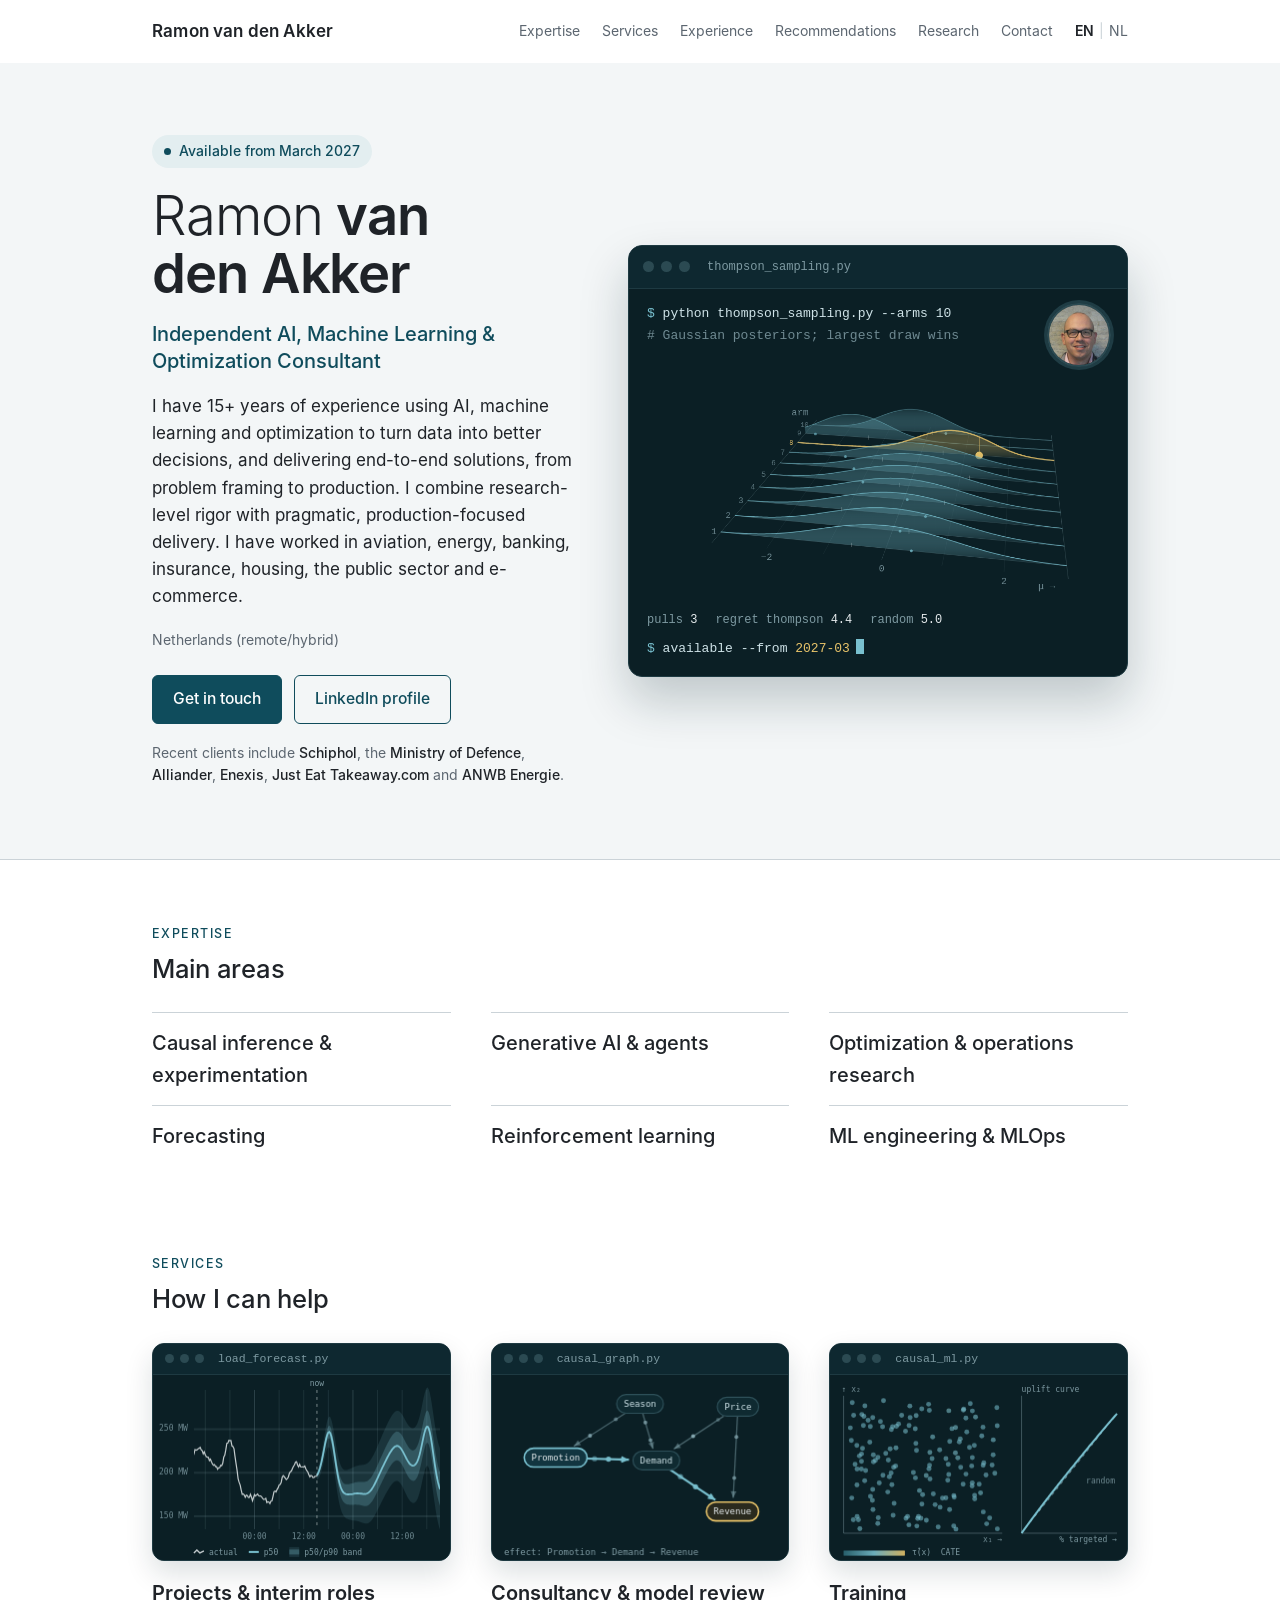
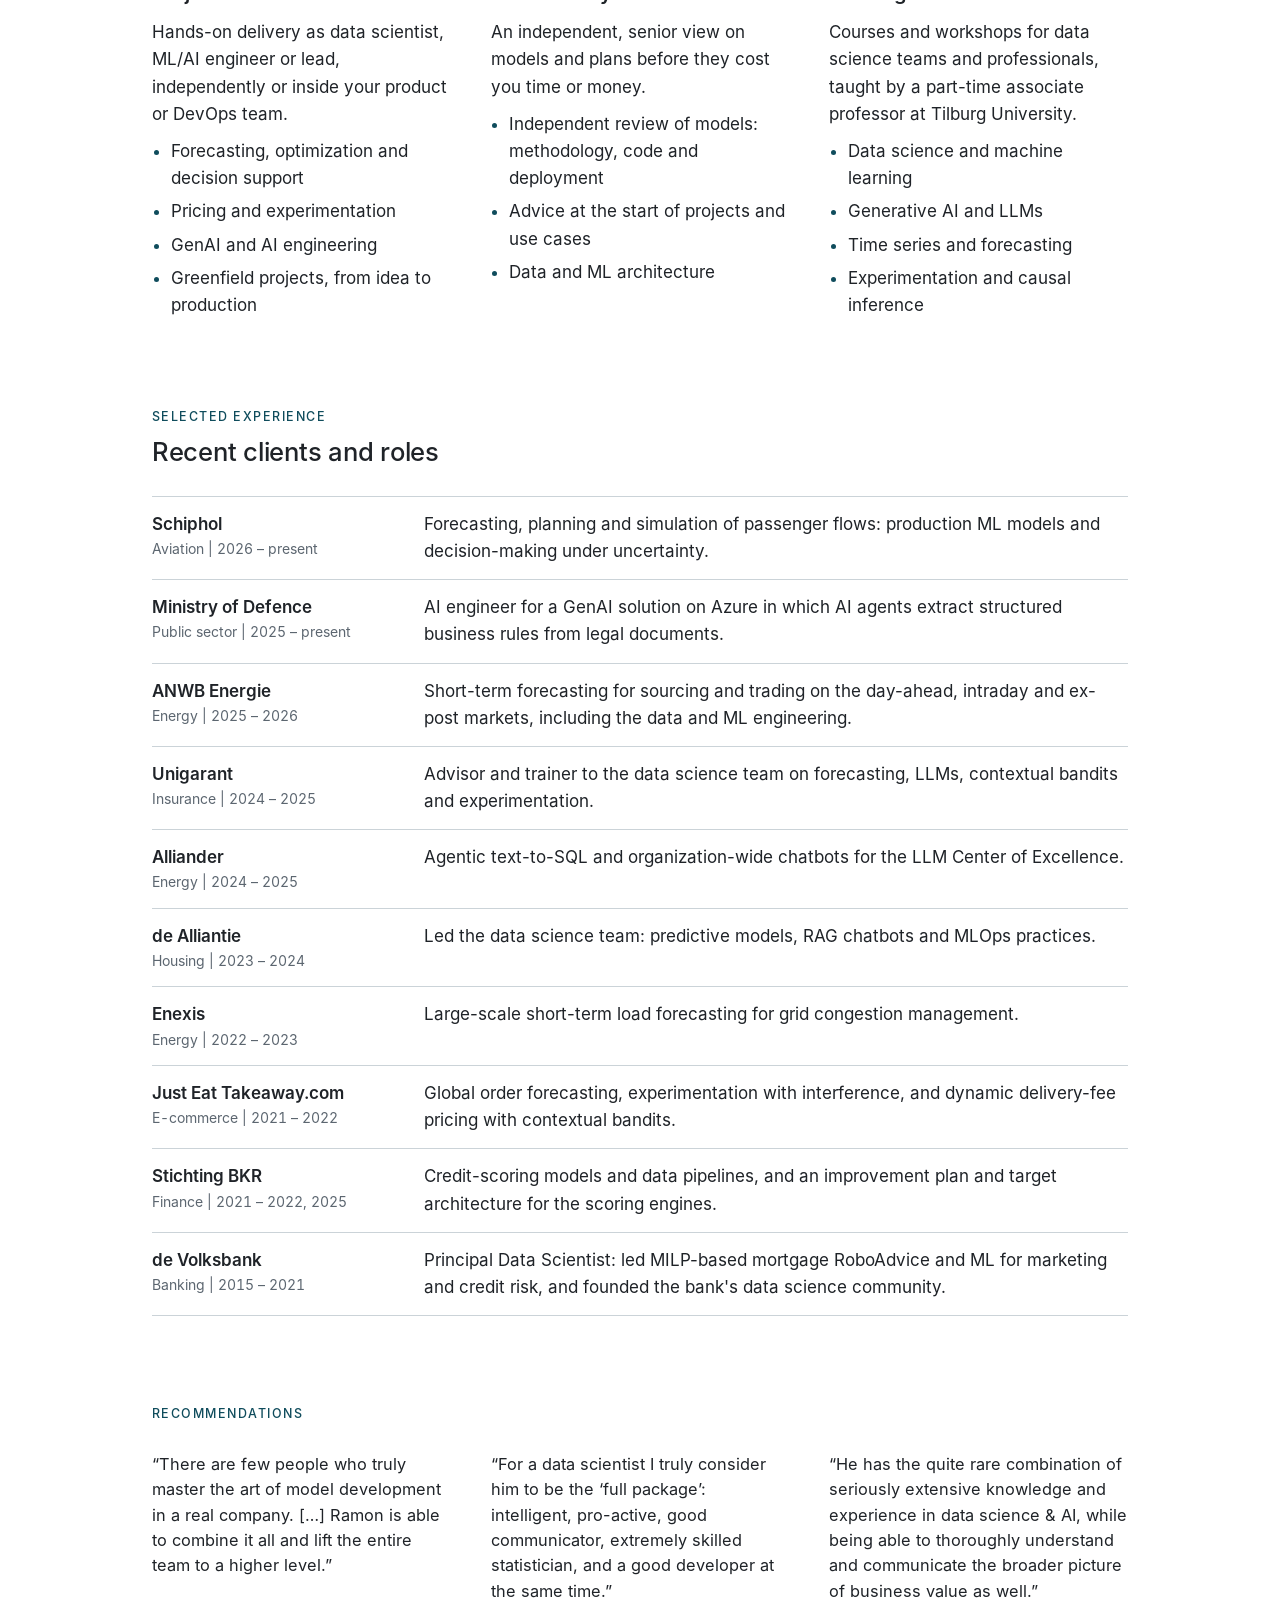
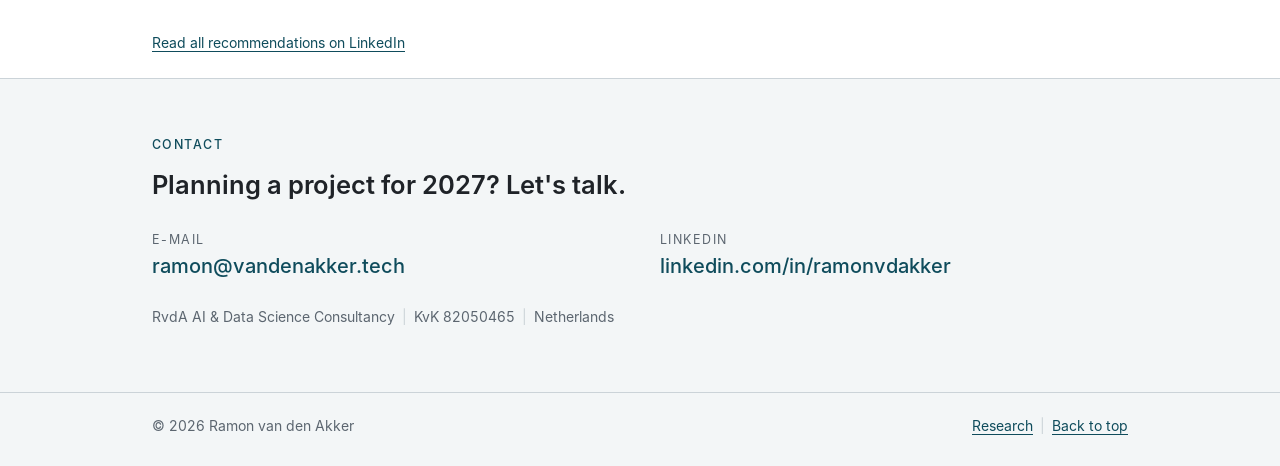
==== index.html @ ed84de66 "vandenakker.tech: static site (EN/NL, research page, animated visuals) Hero: Gaussian Thompson sampl" ====
<!doctype html>
<html lang="en">
<head>
<meta charset="utf-8">
<meta name="viewport" content="width=device-width, initial-scale=1, viewport-fit=cover">
<title>Ramon van den Akker | AI, ML &amp; Optimization Consultant</title>
<meta name="description" content="Independent AI, machine learning and optimization consultant in the Netherlands. 15+ years of turning data into better decisions with end-to-end solutions. Available from March 2027.">
<link rel="canonical" href="https://vandenakker.tech/">
<link rel="alternate" hreflang="en" href="https://vandenakker.tech/">
<link rel="alternate" hreflang="nl" href="https://vandenakker.tech/nl/">
<link rel="alternate" hreflang="x-default" href="https://vandenakker.tech/">
<meta property="og:locale" content="en_US">
<meta property="og:locale:alternate" content="nl_NL">
<meta property="og:type" content="profile">
<meta property="og:title" content="Ramon van den Akker | Independent AI, Machine Learning &amp; Optimization Consultant">
<meta property="og:description" content="Independent AI, machine learning and optimization consultant with 15+ years of experience delivering end-to-end solutions. Available from March 2027.">
<meta property="og:url" content="https://vandenakker.tech/">
<meta property="og:image" content="https://vandenakker.tech/assets/og-image.png">
<meta property="og:image:width" content="1200">
<meta property="og:image:height" content="630">
<meta name="twitter:card" content="summary_large_image">
<meta name="theme-color" content="#0F4C5C">
<link rel="icon" href="favicon.svg" type="image/svg+xml">
<link rel="apple-touch-icon" href="assets/apple-touch-icon.png">
<link rel="preload" href="assets/fonts/Inter-Regular.woff2" as="font" type="font/woff2" crossorigin>
<link rel="stylesheet" href="assets/style.css">
<link rel="stylesheet" href="assets/services.css">
<script type="application/ld+json">
{
  "@context": "https://schema.org",
  "@graph": [
    {
      "@type": "Person",
      "@id": "https://vandenakker.tech/#person",
      "name": "Ramon van den Akker",
      "jobTitle": "Independent AI, Machine Learning & Optimization Consultant",
      "url": "https://vandenakker.tech/",
      "image": "https://vandenakker.tech/assets/photo.jpg",
      "email": "ramon@vandenakker.tech",
      "worksFor": {"@id": "https://vandenakker.tech/#business"},
      "sameAs": ["https://www.linkedin.com/in/ramonvdakker"],
      "affiliation": {"@type": "CollegeOrUniversity", "name": "Tilburg University"},
      "alumniOf": {"@type": "CollegeOrUniversity", "name": "Tilburg University"},
      "knowsAbout": ["Machine learning", "Operations research", "Mathematical optimization", "Forecasting", "Causal inference", "Generative AI", "MLOps", "Reinforcement learning"]
    },
    {
      "@type": "ProfessionalService",
      "@id": "https://vandenakker.tech/#business",
      "name": "RvdA AI & Data Science Consultancy",
      "url": "https://vandenakker.tech/",
      "email": "ramon@vandenakker.tech",
      "founder": {"@id": "https://vandenakker.tech/#person"},
      "areaServed": "NL",
      "identifier": {"@type": "PropertyValue", "propertyID": "KvK", "value": "82050465"}
    }
  ]
}
</script>
</head>
<body>

<header class="topbar">
  <div class="wrap">
    <a class="mark" href="#top">Ramon van den Akker</a>
    <nav class="nav" aria-label="Sections">
      <a href="#expertise">Expertise</a>
      <a href="#services">Services</a>
      <a href="#experience">Experience</a>
      <a href="#recommendations">Recommendations</a>
      <a class="nav-keep" href="research/index.html">Research</a>
      <a class="nav-contact" href="#contact">Contact</a>
      <span class="lang"><strong aria-current="true">EN</strong><span class="sep" aria-hidden="true">|</span><a href="nl/index.html" hreflang="nl" lang="nl">NL</a></span>
    </nav>
  </div>
</header>

<main id="top">

<section class="hero" aria-labelledby="hero-title">
  <div class="wrap">
    <div class="hero-text">
      <p class="badge">Available from March 2027</p>
      <h1 id="hero-title">Ramon <strong>van den Akker</strong></h1>
      <p class="tagline">Independent AI, Machine Learning &amp; Optimization Consultant</p>
      <p class="lede">I have 15+ years of experience using AI, machine learning and optimization to turn data into
        better decisions, and delivering end-to-end solutions, from problem framing to production. I combine
        research-level rigor with pragmatic, production-focused delivery. I have worked in aviation, energy, banking, insurance, housing, the public sector and e-commerce.</p>
      <p class="facts">Netherlands (remote/hybrid)</p>
      <div class="actions">
        <a class="btn btn-primary" href="mailto:ramon@vandenakker.tech?subject=Project%202027">Get in touch</a>
        <a class="btn btn-secondary" href="https://www.linkedin.com/in/ramonvdakker">LinkedIn profile</a>
      </div>
      <p class="clients">Recent clients include <strong>Schiphol</strong>, the <strong>Ministry of Defence</strong>, <strong>Alliander</strong>, <strong>Enexis</strong>, <strong>Just Eat Takeaway.com</strong> and <strong>ANWB Energie</strong>.</p>
    </div>
    <div class="hero-vis" aria-hidden="true">
      <div class="term">
        <div class="term-bar"><i></i><i></i><i></i><span>thompson_sampling.py</span></div>
        <div class="term-body">
          <div class="hero-photo"><img src="assets/photo.jpg" width="480" height="480" alt=""></div>
          <p><span class="tp">$</span> python thompson_sampling.py --arms 10</p>
          <p class="tc"># Gaussian posteriors; largest draw wins</p>
          <canvas class="bandit" width="880" height="470"></canvas>
          <p class="term-stats"><span>pulls <b data-k="pulls">0</b></span><span>regret thompson <b data-k="match">–</b></span><span>random <b data-k="regret">–</b></span></p>
          <p><span class="tp">$</span> available --from <span class="ts">2027-03</span><span class="cur"></span></p>
        </div>
      </div>
    </div>
  </div>
</section>

<section class="section" id="expertise" aria-labelledby="expertise-title">
  <div class="wrap">
    <div class="section-head">
      <p class="eyebrow">Expertise</p>
      <h2 id="expertise-title">Main areas</h2>
    </div>
    <ul class="topics">
      <li>Causal inference &amp; experimentation</li>
      <li>Generative AI &amp; agents</li>
      <li>Optimization &amp; operations research</li>
      <li>Forecasting</li>
      <li>Reinforcement learning</li>
      <li>ML engineering &amp; MLOps</li>
    </ul>
  </div>
</section>

<section class="section" id="services" aria-labelledby="services-title">
  <div class="wrap">
    <div class="section-head">
      <p class="eyebrow">Services</p>
      <h2 id="services-title">How I can help</h2>
    </div>
    <div class="services">
      <div class="service">
        <figure class="viz" data-viz="forecast"><div class="viz-bar" aria-hidden="true"><i></i><i></i><i></i><span>load_forecast.py</span></div><canvas aria-hidden="true"></canvas><figcaption class="viz-caption">Probabilistic 15-minute grid load forecast: actual load, p50 forecast and 50%/90% bands that widen with lead time.</figcaption></figure>
        <h3>Projects &amp; interim roles</h3>
        <p>Hands-on delivery as data scientist, ML/AI engineer or lead, independently or inside your product or DevOps team.</p>
        <ul>
          <li>Forecasting, optimization and decision support</li>
          <li>Pricing and experimentation</li>
          <li>GenAI and AI engineering</li>
          <li>Greenfield projects, from idea to production</li>
        </ul>
      </div>
      <div class="service">
        <figure class="viz" data-viz="dag"><div class="viz-bar" aria-hidden="true"><i></i><i></i><i></i><span>causal_graph.py</span></div><canvas aria-hidden="true"></canvas><figcaption class="viz-caption">Causal graph: the effect of a promotion on revenue, with a backdoor path through season that is closed by adjusting for season.</figcaption></figure>
        <h3>Consultancy &amp; model review</h3>
        <p>An independent, senior view on models and plans before they cost you time or money.</p>
        <ul>
          <li>Independent review of models: methodology, code and deployment</li>
          <li>Advice at the start of projects and use cases</li>
          <li>Data and ML architecture</li>
        </ul>
      </div>
      <div class="service">
        <figure class="viz" data-viz="uplift"><div class="viz-bar" aria-hidden="true"><i></i><i></i><i></i><span>causal_ml.py</span></div><canvas aria-hidden="true"></canvas><figcaption class="viz-caption">Causal machine learning: estimated individual treatment effects across two features, and the resulting uplift curve above random targeting.</figcaption></figure>
        <h3>Training</h3>
        <p>Courses and workshops for data science teams and professionals, taught by a part-time associate professor at Tilburg University.</p>
        <ul>
          <li>Data science and machine learning</li>
          <li>Generative AI and LLMs</li>
          <li>Time series and forecasting</li>
          <li>Experimentation and causal inference</li>
        </ul>
      </div>
    </div>
  </div>
</section>

<section class="section" id="experience" aria-labelledby="experience-title">
  <div class="wrap">
    <div class="section-head">
      <p class="eyebrow">Selected experience</p>
      <h2 id="experience-title">Recent clients and roles</h2>
    </div>
    <ul class="rows">
      <li><span class="label">Schiphol<span class="meta">Aviation | 2026 – present</span></span><p>Forecasting, planning and simulation of passenger flows: production ML models and decision-making under uncertainty.</p></li>
      <li><span class="label">Ministry of Defence<span class="meta">Public sector | 2025 – present</span></span><p>AI engineer for a GenAI solution on Azure in which AI agents extract structured business rules from legal documents.</p></li>
      <li><span class="label">ANWB Energie<span class="meta">Energy | 2025 – 2026</span></span><p>Short-term forecasting for sourcing and trading on the day-ahead, intraday and ex-post markets, including the data and ML engineering.</p></li>
      <li><span class="label">Unigarant<span class="meta">Insurance | 2024 – 2025</span></span><p>Advisor and trainer to the data science team on forecasting, LLMs, contextual bandits and experimentation.</p></li>
      <li><span class="label">Alliander<span class="meta">Energy | 2024 – 2025</span></span><p>Agentic text-to-SQL and organization-wide chatbots for the LLM Center of Excellence.</p></li>
      <li><span class="label">de Alliantie<span class="meta">Housing | 2023 – 2024</span></span><p>Led the data science team: predictive models, RAG chatbots and MLOps practices.</p></li>
      <li><span class="label">Enexis<span class="meta">Energy | 2022 – 2023</span></span><p>Large-scale short-term load forecasting for grid congestion management.</p></li>
      <li><span class="label">Just Eat Takeaway.com<span class="meta">E-commerce | 2021 – 2022</span></span><p>Global order forecasting, experimentation with interference, and dynamic delivery-fee pricing with contextual bandits.</p></li>
      <li><span class="label">Stichting BKR<span class="meta">Finance | 2021 – 2022, 2025</span></span><p>Credit-scoring models and data pipelines, and an improvement plan and target architecture for the scoring engines.</p></li>
      <li><span class="label">de Volksbank<span class="meta">Banking | 2015 – 2021</span></span><p>Principal Data Scientist: led MILP-based mortgage RoboAdvice and ML for marketing and credit risk, and founded the bank's data science community.</p></li>
    </ul>
  </div>
</section>

<section class="section" id="recommendations" aria-labelledby="recommendations-title">
  <div class="wrap">
    <div class="section-head">
      <p class="eyebrow">Recommendations</p>
      <h2 id="recommendations-title" class="visually-hidden">What colleagues say</h2>
    </div>
    <div class="quotes">
      <figure>
        <blockquote><p>“There are few people who truly master the art of model development in a real company. […] Ramon is able to combine it all and lift the entire team to a higher level.”</p></blockquote>
      </figure>
      <figure>
        <blockquote><p>“For a data scientist I truly consider him to be the ‘full package’: intelligent, pro-active, good communicator, extremely skilled statistician, and a good developer at the same time.”</p></blockquote>
      </figure>
      <figure>
        <blockquote><p>“He has the quite rare combination of seriously extensive knowledge and experience in data science &amp; AI, while being able to thoroughly understand and communicate the broader picture of business value as well.”</p></blockquote>
      </figure>
    </div>
    <p class="more"><a href="https://www.linkedin.com/in/ramonvdakker/details/recommendations/">Read all recommendations on LinkedIn</a></p>
  </div>
</section>

<section class="contact" id="contact" aria-labelledby="contact-title">
  <div class="wrap">
    <div class="section-head">
      <p class="eyebrow">Contact</p>
      <h2 id="contact-title" class="contact-title">Planning a project for 2027? Let's talk.</h2>
    </div>
    <div class="contact-grid">
      <dl>
        <div><dt>E-mail</dt><dd><a href="mailto:ramon@vandenakker.tech">ramon@vandenakker.tech</a></dd></div>
      </dl>
      <dl>
        <div><dt>LinkedIn</dt><dd><a href="https://www.linkedin.com/in/ramonvdakker">linkedin.com/in/ramonvdakker</a></dd></div>
      </dl>
    </div>
    <p class="business">RvdA AI &amp; Data Science Consultancy<span class="sep" aria-hidden="true">|</span>KvK 82050465<span class="sep" aria-hidden="true">|</span>Netherlands</p>
  </div>
</section>

</main>

<footer>
  <div class="wrap">
    <span>© 2026 Ramon van den Akker</span>
    <span><a href="research/index.html">Research</a><span class="sep" aria-hidden="true">|</span><a href="#top">Back to top</a></span>
  </div>
</footer>

<script src="assets/bandit.js" defer></script>
<script src="assets/services.js" defer></script>
</body>
</html>
---- assets/style.css ----
/* vandenakker.tech | single-column consultant site, same identity as the CV (Inter, petrol accent)
   Layout: one reading column (max 1040px) with label/content rows; hairlines instead of cards. */

@font-face { font-family: "Inter"; font-weight: 300; font-style: normal; font-display: swap; src: url("fonts/Inter-Light.woff2") format("woff2"); }
@font-face { font-family: "Inter"; font-weight: 400; font-style: normal; font-display: swap; src: url("fonts/Inter-Regular.woff2") format("woff2"); }
@font-face { font-family: "Inter"; font-weight: 500; font-style: normal; font-display: swap; src: url("fonts/Inter-Medium.woff2") format("woff2"); }
@font-face { font-family: "Inter"; font-weight: 600; font-style: normal; font-display: swap; src: url("fonts/Inter-SemiBold.woff2") format("woff2"); }

:root {
  --bg: #FFFFFF;
  --band: #F3F6F7;          /* faint petrol-tinted band behind hero and contact */
  --ink: #1F2328;
  --muted: #5C6670;
  --hairline: #CBD3D8;
  --accent: #0F4C5C;
  --accent-ink: #FFFFFF;    /* text on accent buttons */
  --accent-soft: #E3EEF0;   /* availability badge */
  --font: "Inter", "Segoe UI", Roboto, "Helvetica Neue", Arial, sans-serif;
  --step--1: 0.875rem;
  --step-0: 1.0625rem;
  --step-1: 1.25rem;
  --step-2: 1.6rem;
  --step-3: clamp(2.2rem, 1.6rem + 2.6vw, 3.4rem);
  --measure: 66ch;
  --wrap: 1040px;
}
@media (prefers-color-scheme: dark) {
  :root:not([data-theme="light"]) {
    --bg: #0E1416; --band: #141C1F; --ink: #E6EBED; --muted: #9AA7AE; --hairline: #2B373C;
    --accent: #79C0CF; --accent-ink: #0B1F25; --accent-soft: #17323A; color-scheme: dark;
  }
}
:root[data-theme="dark"] {
  --bg: #0E1416; --band: #141C1F; --ink: #E6EBED; --muted: #9AA7AE; --hairline: #2B373C;
  --accent: #79C0CF; --accent-ink: #0B1F25; --accent-soft: #17323A; color-scheme: dark;
}

*, *::before, *::after { box-sizing: border-box; }
html { -webkit-text-size-adjust: 100%; scroll-behavior: smooth; }
@media (prefers-reduced-motion: reduce) { html { scroll-behavior: auto; } }
body {
  margin: 0;
  background: var(--bg);
  color: var(--ink);
  font-family: var(--font);
  font-size: var(--step-0);
  line-height: 1.6;
  font-feature-settings: "calt" 0;
}
img { max-width: 100%; height: auto; display: block; }
a { color: var(--accent); text-underline-offset: 0.18em; text-decoration-thickness: 1px; }
a:hover { text-decoration-thickness: 2px; }
:focus-visible { outline: 2px solid var(--accent); outline-offset: 3px; border-radius: 2px; }
h1, h2, h3 { text-wrap: balance; margin: 0; }
p { margin: 0; }

.wrap {
  max-width: var(--wrap);
  margin-inline: auto;
  padding-left: max(16px, env(safe-area-inset-left, 0px));
  padding-right: max(16px, env(safe-area-inset-right, 0px));
}
@media (min-width: 720px) {
  .wrap { padding-left: max(32px, env(safe-area-inset-left, 0px)); padding-right: max(32px, env(safe-area-inset-right, 0px)); }
}

/* ------------------------------------------------------------ top bar */
.topbar .wrap { display: flex; align-items: center; justify-content: space-between; gap: 16px; padding-block: 18px; }
.mark { font-weight: 600; color: var(--ink); text-decoration: none; letter-spacing: 0.01em; }
.mark span { color: var(--accent); }
.nav { display: flex; gap: 22px; font-size: var(--step--1); }
.nav a { color: var(--muted); text-decoration: none; }
.nav a:hover { color: var(--ink); }
.lang { color: var(--muted); white-space: nowrap; }
.lang strong { color: var(--ink); font-weight: 600; }
.lang .sep { padding-inline: 0.35em; }
.nav .lang a { color: var(--muted); }
@media (max-width: 429px) { .nav .nav-keep:not([aria-current]) { display: none; } }
@media (max-width: 719px) { .mark { white-space: nowrap; font-size: 0.95rem; } .nav { gap: 14px; } }
@media (max-width: 719px) { .nav > a:not(.nav-contact):not(.nav-keep) { display: none; } }

/* ------------------------------------------------------------ hero */
.hero {
  --hero-bg: var(--band);
  position: relative; overflow: hidden; background: var(--hero-bg); color: var(--ink); border-bottom: 1px solid var(--hairline);
}
.hero-text { min-width: 0; display: grid; gap: 18px; max-width: 34rem; }
.badge {
  justify-self: start; display: inline-flex; align-items: center; gap: 8px;
  background: var(--accent-soft); color: var(--accent); font-weight: 500; font-size: var(--step--1);
  padding: 5px 12px; border-radius: 999px;
}
.badge::before { content: ""; width: 7px; height: 7px; border-radius: 50%; background: var(--accent); }
.hero h1 { font-size: var(--step-3); line-height: 1.08; font-weight: 300; letter-spacing: -0.02em; }
.hero h1 strong { font-weight: 600; }
.tagline { font-size: var(--step-1); font-weight: 500; color: var(--accent); line-height: 1.35; }
.lede { max-width: var(--measure); color: var(--ink); }
.lede em { font-style: normal; font-weight: 600; }
.facts { font-size: var(--step--1); color: var(--muted); }
.sep { color: var(--hairline); padding-inline: 0.5em; }
.actions { display: flex; flex-wrap: wrap; gap: 12px; margin-top: 6px; }
.btn {
  display: inline-flex; align-items: center; gap: 8px; padding: 11px 20px; border-radius: 6px;
  font-weight: 500; font-size: 0.975rem; text-decoration: none; border: 1px solid var(--accent);
}
.btn-primary { background: var(--accent); color: var(--accent-ink); }
.btn-secondary { color: var(--accent); background: transparent; }
.btn:hover { text-decoration: none; filter: brightness(1.08); }

/* Hero visual: terminal running a live Thompson-sampling bandit (assets/bandit.js) + portrait */
.hero-vis { position: relative; width: 100%; max-width: 520px; justify-self: center; margin-top: 28px; }
.term {
  background: #0B1F25; color: #CFE3E8; border: 1px solid #1E3A42; border-radius: 14px; overflow: hidden;
  box-shadow: 0 24px 48px rgba(8, 38, 46, .22);
  font: 13px/1.7 ui-monospace, "SFMono-Regular", Menlo, Consolas, monospace;
}
.term-bar { display: flex; align-items: center; gap: 7px; padding: 11px 14px; background: #0E2830; border-bottom: 1px solid #1E3A42; }
.term-bar i { width: 11px; height: 11px; border-radius: 50%; background: #2B4A52; display: block; }
.term-bar span { margin-left: 10px; color: #7E9AA2; font-size: 12px; }
.term-body { padding: 14px 18px 16px; }
.term-body p { margin: 0; white-space: nowrap; overflow: hidden; text-overflow: ellipsis; }
.tp { color: #79C0CF; } .tc { color: #6F8A92; } .ts { color: #E9C46A; }
.bandit { display: block; width: 100%; height: auto; aspect-ratio: 880 / 470; margin: 10px 0 6px; }
.term-stats { display: flex; gap: 18px; color: #7E9AA2; font-size: 12px; margin-bottom: 8px !important; }
.term-stats b { color: #E6EBED; font-weight: 500; }
.cur { display: inline-block; width: 8px; height: 15px; margin-left: 6px; background: #79C0CF; vertical-align: -2px; animation: blink 1.1s steps(1) infinite; }
@keyframes blink { 50% { opacity: 0; } }
@media (prefers-reduced-motion: reduce) { .cur { animation: none; } }
.term-body { position: relative; }
.hero-photo {
  position: absolute; right: 16px; top: 14px; width: 58px; aspect-ratio: 1; border-radius: 50%; overflow: hidden;
  border: 2px solid #2B4A52; box-shadow: 0 0 0 3px rgba(121,192,207,.18);
}
.hero-photo img { width: 100%; height: 100%; object-fit: cover; }
.term-body > p:nth-of-type(-n+2) { padding-right: 70px; }
.hero .wrap { display: grid; gap: 8px; grid-template-columns: minmax(0, 1fr); align-items: center; padding-block: 44px 48px; }
@media (min-width: 900px) {
  .hero .wrap { grid-template-columns: minmax(0, 1fr) minmax(0, 500px); gap: 48px; padding-block: 72px 72px; }
  .hero-vis { margin-top: 0; }
  .hero-photo { width: 64px; }
  .term-body > p:nth-of-type(-n+2) { padding-right: 78px; }
}

/* ------------------------------------------------------------ sections */
.section .wrap { padding-block: 64px 24px; display: grid; gap: 28px; }
.eyebrow {
  font-size: 0.78rem; font-weight: 500; letter-spacing: 0.12em; text-transform: uppercase; color: var(--accent);
}
.section h2 { font-size: var(--step-2); font-weight: 500; letter-spacing: -0.01em; line-height: 1.2; max-width: 30ch; }
.section-head { display: grid; gap: 10px; }
.intro { max-width: var(--measure); color: var(--muted); }

/* label | text rows (expertise, experience) */
.rows { list-style: none; margin: 0; padding: 0; display: grid; }
.rows li { display: grid; gap: 4px 32px; padding-block: 14px; border-top: 1px solid var(--hairline); }
.rows li:last-child { border-bottom: 1px solid var(--hairline); }
@media (min-width: 720px) { .rows li { grid-template-columns: 240px minmax(0, 1fr); } }
.rows .label { font-weight: 600; }
.rows .meta { display: block; font-weight: 400; font-size: var(--step--1); color: var(--muted); font-variant-numeric: tabular-nums; }
.rows p { min-width: 0; }

/* services */
.services { display: grid; gap: 28px; }
@media (min-width: 760px) { .services { grid-template-columns: repeat(3, minmax(0, 1fr)); gap: 40px; } }
.service { display: grid; gap: 10px; align-content: start; }
.service h3 { font-size: var(--step-1); font-weight: 600; }
.service ul { margin: 0; padding-left: 1.1em; display: grid; gap: 6px; }
.service li::marker { color: var(--accent); }

/* sub-page header */
.page-head { background: var(--band); border-bottom: 1px solid var(--hairline); }
.page-head .wrap { padding-block: 56px 60px; display: grid; gap: 16px; }
.page-head h1 { font-size: var(--step-3); line-height: 1.1; font-weight: 300; letter-spacing: -0.02em; max-width: 22ch; }
.nav a[aria-current="page"] { color: var(--ink); font-weight: 500; }

/* papers */
.paper-list { list-style: none; margin: 0 0 12px; padding: 0; display: grid; }
.paper-list li { display: grid; grid-template-columns: 56px minmax(0, 1fr); gap: 16px; padding-block: 12px; border-top: 1px solid var(--hairline); }
.paper-list li:last-child { border-bottom: 1px solid var(--hairline); }
.paper-list .py { color: var(--muted); font-variant-numeric: tabular-nums; font-size: var(--step--1); padding-top: 2px; }
.paper-list .pt { display: block; font-weight: 500; }
.paper-list .pt a { color: var(--ink); text-decoration: none; }
.paper-list .pt a:hover { color: var(--accent); text-decoration: underline; }
.paper-list .pa, .paper-list .pv { display: block; font-size: var(--step--1); color: var(--muted); }
.page-head .lede { max-width: 60ch; font-size: var(--step-1); line-height: 1.5; }

/* publications */
.pubs { margin: 0; padding-left: 1.3em; display: grid; gap: 14px; max-width: 80ch; }
.pubs li::marker { color: var(--accent); }
.pubs .venue { color: var(--muted); }

.clients { font-size: var(--step--1); color: var(--muted); max-width: 40rem; }
.clients strong { color: var(--ink); font-weight: 500; }
.visually-hidden { position: absolute; width: 1px; height: 1px; overflow: hidden; clip: rect(0 0 0 0); white-space: nowrap; }

/* expertise topics */
.topics { list-style: none; margin: 0; padding: 0; display: grid; gap: 0 40px; }
@media (min-width: 720px) { .topics { grid-template-columns: repeat(2, minmax(0, 1fr)); } }
@media (min-width: 980px) { .topics { grid-template-columns: repeat(3, minmax(0, 1fr)); } }
.topics li { padding-block: 14px; border-top: 1px solid var(--hairline); font-weight: 500; font-size: var(--step-1); }

/* quotes */
.quotes { display: grid; gap: 28px; }
@media (min-width: 820px) { .quotes { grid-template-columns: repeat(3, minmax(0, 1fr)); gap: 40px; } }
.quotes figure { margin: 0; display: grid; gap: 12px; align-content: start; }
.quotes blockquote { margin: 0; font-size: 1.02rem; line-height: 1.55; }
.quotes figcaption { font-size: var(--step--1); color: var(--muted); }
.more { font-size: var(--step--1); }

/* contact */
.contact { background: var(--band); border-top: 1px solid var(--hairline); }
.contact .wrap { padding-block: 56px 64px; display: grid; gap: 24px; }
.contact-grid { display: grid; gap: 18px 40px; }
@media (min-width: 720px) { .contact-grid { grid-template-columns: repeat(2, minmax(0, 1fr)); } }
.contact dl { margin: 0; display: grid; gap: 14px; }
.contact dt { font-size: 0.78rem; letter-spacing: 0.12em; text-transform: uppercase; color: var(--muted); }
.contact dd { margin: 0; font-size: var(--step-1); font-weight: 500; overflow-wrap: anywhere; }
.contact dd a { text-decoration: none; }
.contact dd a:hover { text-decoration: underline; }
.business { font-size: var(--step--1); color: var(--muted); }

footer { background: var(--band); border-top: 1px solid var(--hairline); }
footer .wrap { padding-block: 22px 28px; font-size: var(--step--1); color: var(--muted); display: flex; flex-wrap: wrap; gap: 8px 16px; justify-content: space-between; }
---- assets/services.css ----
/* Animated service visuals (assets/services.js). Same look as the hero terminal. */
.viz {
  margin: 0 0 6px; background: #0B1F25; border: 1px solid #1E3A42; border-radius: 12px; overflow: hidden;
  box-shadow: 0 12px 28px rgba(8, 38, 46, .14);
}
.viz-bar { display: flex; align-items: center; gap: 6px; padding: 8px 12px; background: #0E2830; border-bottom: 1px solid #1E3A42; }
.viz-bar i { width: 9px; height: 9px; border-radius: 50%; background: #2B4A52; display: block; }
.viz-bar span {
  margin-left: 8px; color: #7E9AA2; font: 11.5px/1.2 ui-monospace, "SFMono-Regular", Menlo, Consolas, monospace;
  white-space: nowrap; overflow: hidden; text-overflow: ellipsis;
}
.viz canvas { display: block; width: 100%; height: auto; aspect-ratio: 16 / 10; }
.viz-caption { position: absolute; width: 1px; height: 1px; overflow: hidden; clip: rect(0 0 0 0); white-space: nowrap; }
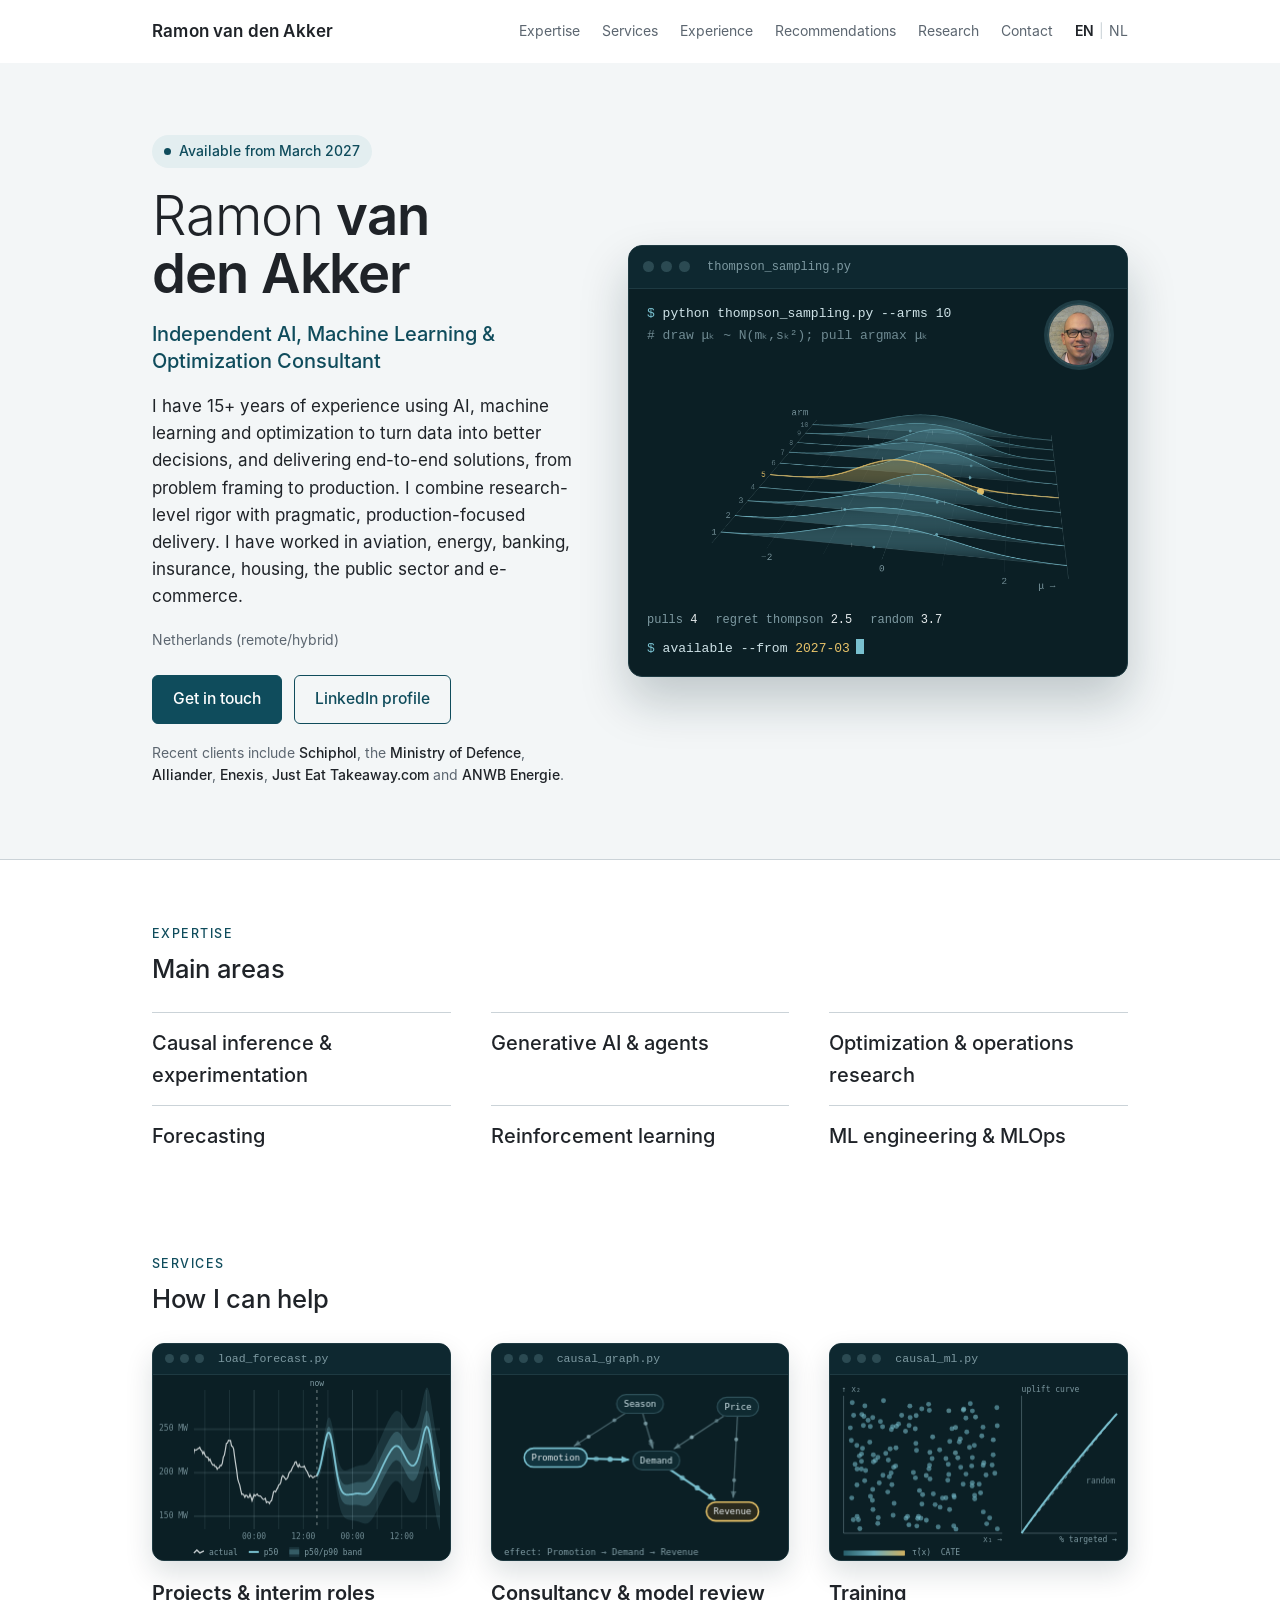
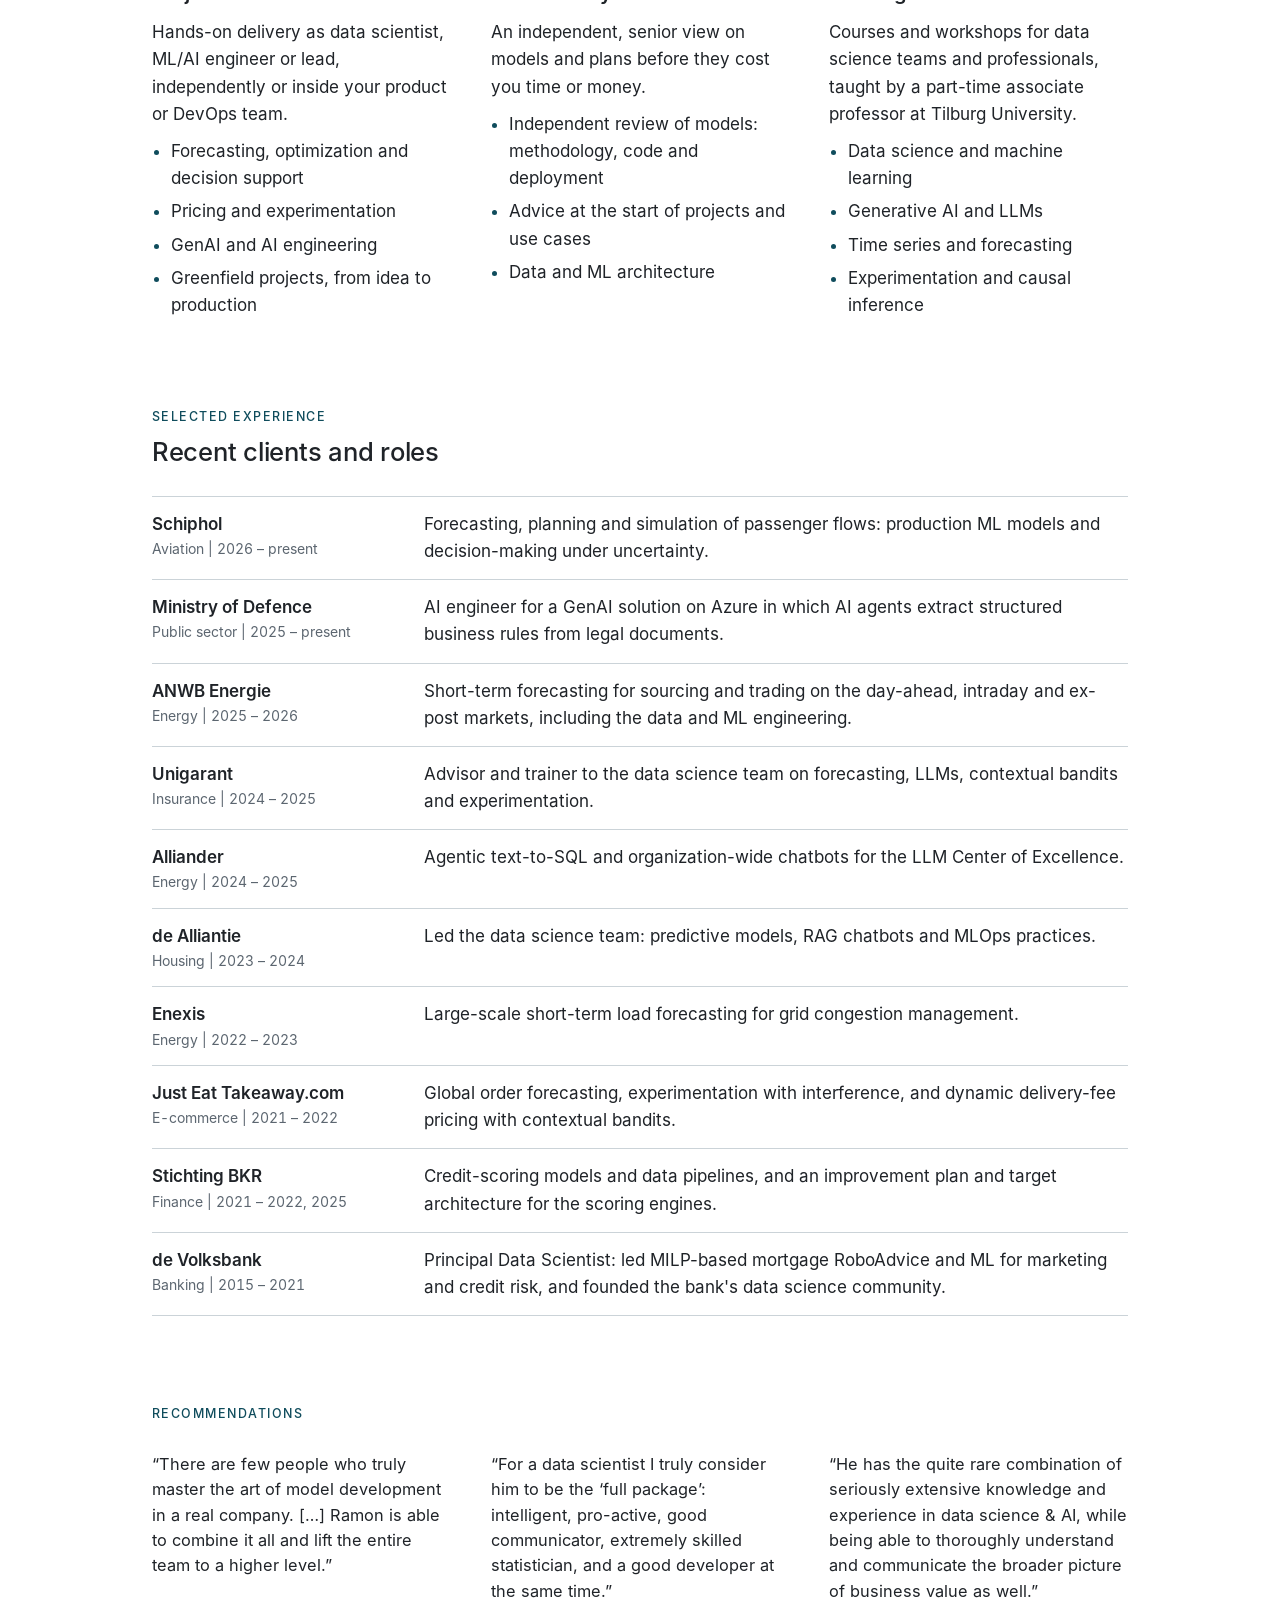
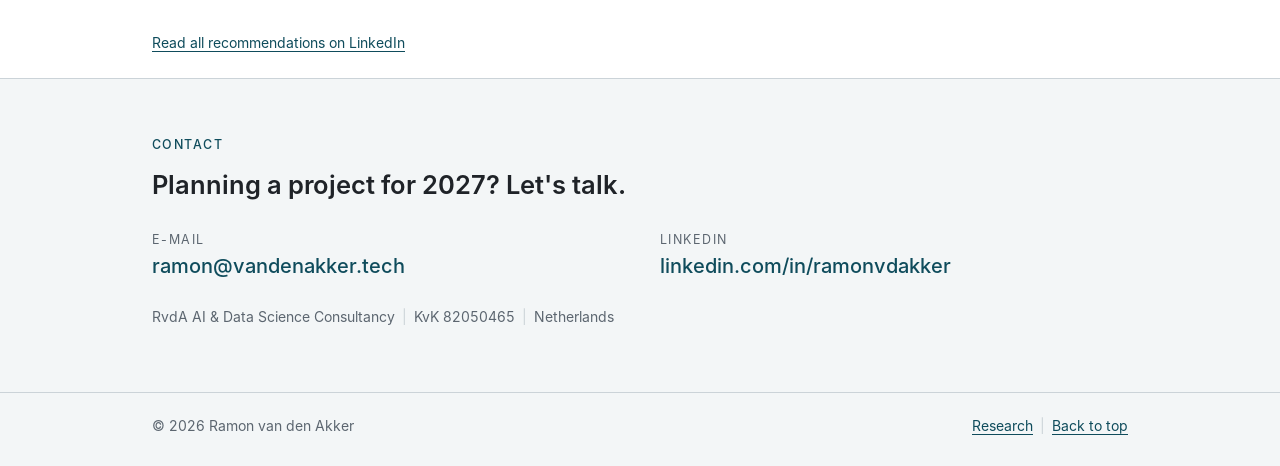
==== commit d484a1c4: "Hero comment: state the Thompson sampling rule Co-Authored-By: Claude Opus 5.5 <noreply@anthropic.co" ====
--- a/index.html
+++ b/index.html
@@ -98,7 +98,7 @@
         <div class="term-body">
           <div class="hero-photo"><img src="assets/photo.jpg" width="480" height="480" alt=""></div>
           <p><span class="tp">$</span> python thompson_sampling.py --arms 10</p>
-          <p class="tc"># Gaussian posteriors; largest draw wins</p>
+          <p class="tc"># draw μₖ ~ N(mₖ,sₖ²); pull argmax μₖ</p>
           <canvas class="bandit" width="880" height="470"></canvas>
           <p class="term-stats"><span>pulls <b data-k="pulls">0</b></span><span>regret thompson <b data-k="match">–</b></span><span>random <b data-k="regret">–</b></span></p>
           <p><span class="tp">$</span> available --from <span class="ts">2027-03</span><span class="cur"></span></p>
